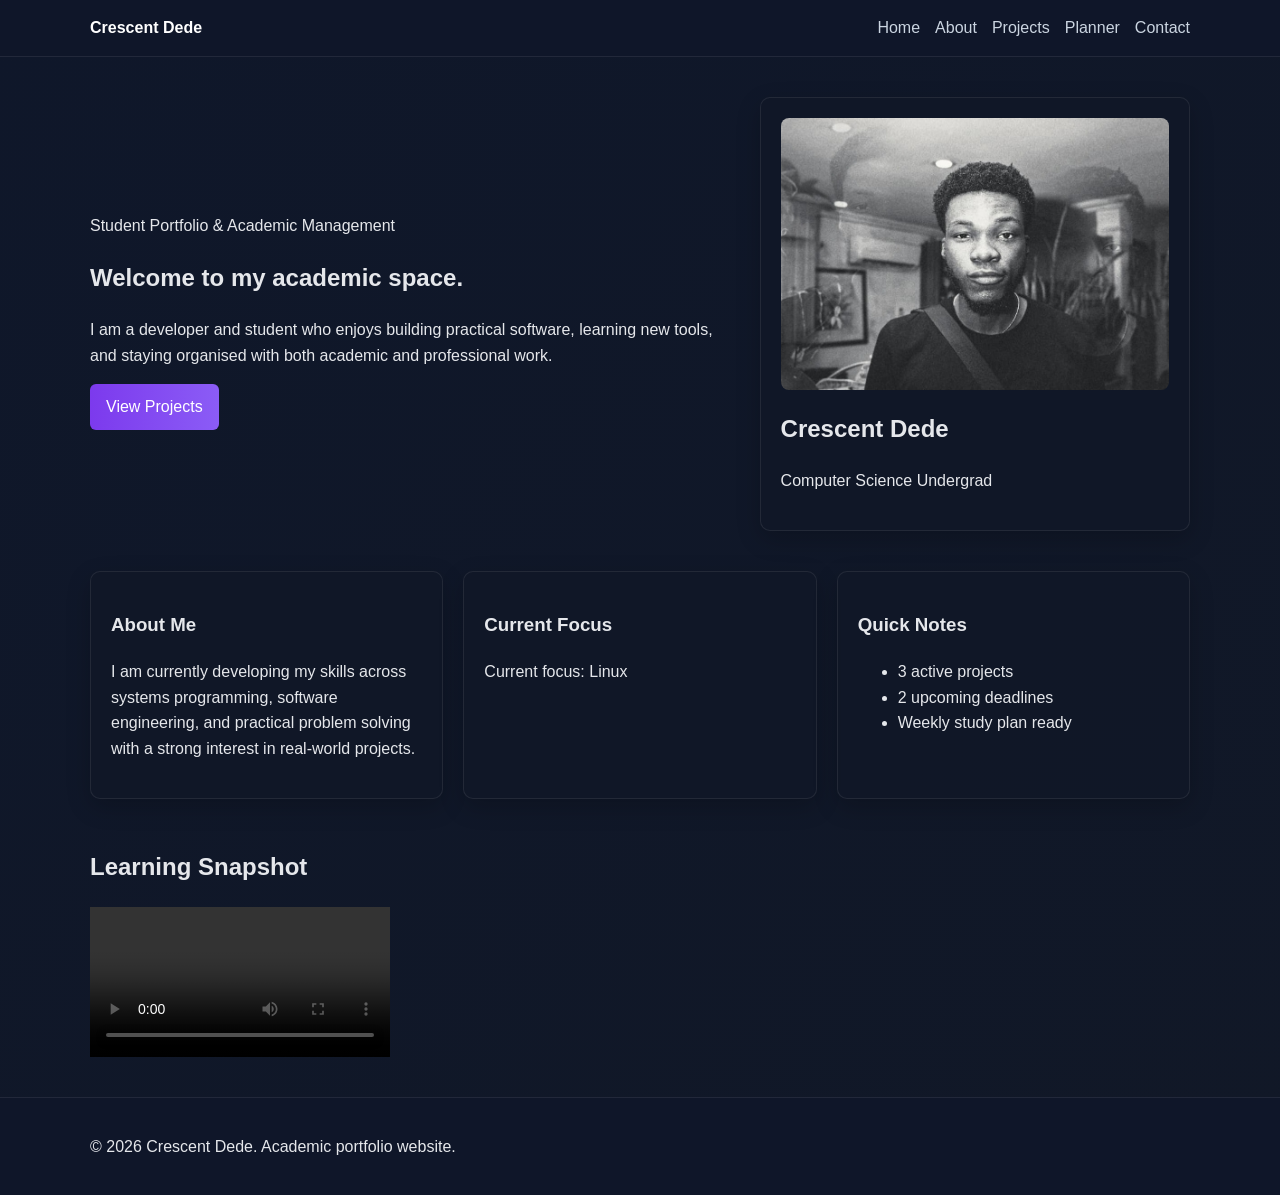
==== index.html @ 03dcda91 "first commit" ====
<!doctype html>
<html lang="en">
  <head>
    <meta charset="UTF-8" />
    <meta name="viewport" content="width=device-width, initial-scale=1.0" />
    <title>Academic Portfolio</title>
    <link rel="stylesheet" href="styles.css" />
  </head>
  <body>
    <header class="site-header">
      <div class="container nav-wrap">
        <a class="brand" href="index.html">Crescent Dede</a>
        <nav>
          <ul class="nav-links">
            <li><a href="index.html">Home</a></li>
            <li><a href="about.html">About</a></li>
            <li><a href="projects.html">Projects</a></li>
            <li><a href="planner.html">Planner</a></li>
            <li><a href="contact.html">Contact</a></li>
          </ul>
        </nav>
      </div>
    </header>

    <main>
      <section class="hero container">
        <div class="hero-text">
          <p class="eyebrow">Student Portfolio & Academic Management</p>
          <h1>Welcome to my academic space.</h1>
          <p>
            I am a developer and student who enjoys building practical software,
            learning new tools, and staying organised with both academic and
            professional work.
          </p>
          <a class="button" href="projects.html">View Projects</a>
        </div>
        <div class="hero-card">
          <img
            src="images/WhatsApp-Image-2025-09-03 at 15.49.18_129a0cef.jpg"
            alt="Student portrait"
          />
          <h2>Crescent Dede</h2>
          <p>Computer Science Undergrad</p>
        </div>
      </section>

      <section class="container grid-section">
        <article class="card">
          <h3>About Me</h3>
          <p>
            I am currently developing my skills across systems programming,
            software engineering, and practical problem solving with a strong
            interest in real-world projects.
          </p>
        </article>
        <article class="card">
          <h3>Current Focus</h3>
          <p id="focus-text">Loading your study focus...</p>
        </article>
        <article class="card">
          <h3>Quick Notes</h3>
          <ul>
            <li>3 active projects</li>
            <li>2 upcoming deadlines</li>
            <li>Weekly study plan ready</li>
          </ul>
        </article>
      </section>

      <section class="container media-section">
        <h2>Learning Snapshot</h2>
        <video controls>
          <source src="videos/2025-09-0315-14-42.mp4" type="video/mp4" />
        </video>
      </section>
    </main>

    <footer>
      <div class="container footer-wrap">
        <p>© 2026 Crescent Dede. Academic portfolio website.</p>
      </div>
    </footer>

    <script src="script.js"></script>
  </body>
</html>
---- styles.css ----
body {
  margin: 0;
  font-family: "Inter", "Arial", sans-serif;
  line-height: 1.6;
  color: #e5e7eb;
  background: linear-gradient(135deg, #0f172a, #111827);
}

img,
video {
  max-width: 100%;
  display: block;
}

.container {
  width: min(1100px, 90%);
  margin: 0 auto;
}

.site-header {
  background: rgba(15, 23, 42, 0.95);
  padding: 15px 0;
  border-bottom: 1px solid rgba(255, 255, 255, 0.08);
}

.nav-wrap,
.footer-wrap {
  display: flex;
  justify-content: space-between;
  align-items: center;
}

.brand {
  text-decoration: none;
  font-weight: bold;
  color: #ffffff;
}

.nav-links {
  list-style: none;
  display: flex;
  gap: 15px;
  padding: 0;
  margin: 0;
}

.nav-links a {
  text-decoration: none;
  color: #cbd5e1;
}

.hero {
  display: grid;
  grid-template-columns: 1.2fr 0.8fr;
  gap: 24px;
  padding: 40px 0;
  align-items: center;
}

.hero-card,
.card {
  background: rgba(17, 24, 39, 0.9);
  padding: 20px;
  border: 1px solid rgba(255, 255, 255, 0.08);
  border-radius: 10px;
  box-shadow: 0 8px 24px rgba(0, 0, 0, 0.2);
}

.hero-card img {
  border-radius: 8px;
  margin-bottom: 12px;
}

.button,
button {
  display: inline-block;
  background: linear-gradient(90deg, #7c3aed, #8b5cf6);
  color: white;
  border: none;
  padding: 10px 16px;
  border-radius: 6px;
  text-decoration: none;
  cursor: pointer;
  transition:
    transform 0.2s ease,
    background 0.3s ease;
}

.button:hover,
button:hover {
  background: linear-gradient(90deg, #6d28d9, #7c3aed);
  transform: translateY(-1px);
}

.grid-section,
.project-grid {
  display: grid;
  grid-template-columns: repeat(3, 1fr);
  gap: 20px;
  padding-bottom: 30px;
}

.page {
  padding: 30px 0 40px;
}

.project-card img {
  margin-bottom: 12px;
  border-radius: 6px;
}

table {
  width: 100%;
  border-collapse: collapse;
}

th,
td {
  border: 1px solid #d1d5db;
  padding: 8px;
  text-align: left;
}

form {
  display: flex;
  flex-direction: column;
  gap: 10px;
}

input,
textarea {
  padding: 10px;
  border: 1px solid #cbd5e1;
  border-radius: 4px;
}

.form-message {
  color: #b91c1c;
}

#task-list {
  list-style: none;
  padding: 0;
}

#task-list li {
  display: flex;
  justify-content: space-between;
  align-items: center;
  padding: 10px 0;
  border-bottom: 1px solid #e5e7eb;
}

#task-list li.completed span {
  text-decoration: line-through;
  color: #6b7280;
}

.media-section {
  padding-bottom: 40px;
}

footer {
  background: rgba(15, 23, 42, 0.95);
  padding: 20px 0;
  border-top: 1px solid rgba(255, 255, 255, 0.08);
}

@media (max-width: 768px) {
  .hero,
  .grid-section,
  .project-grid {
    grid-template-columns: 1fr;
  }

  .nav-wrap,
  .footer-wrap {
    flex-direction: column;
    gap: 10px;
  }
}
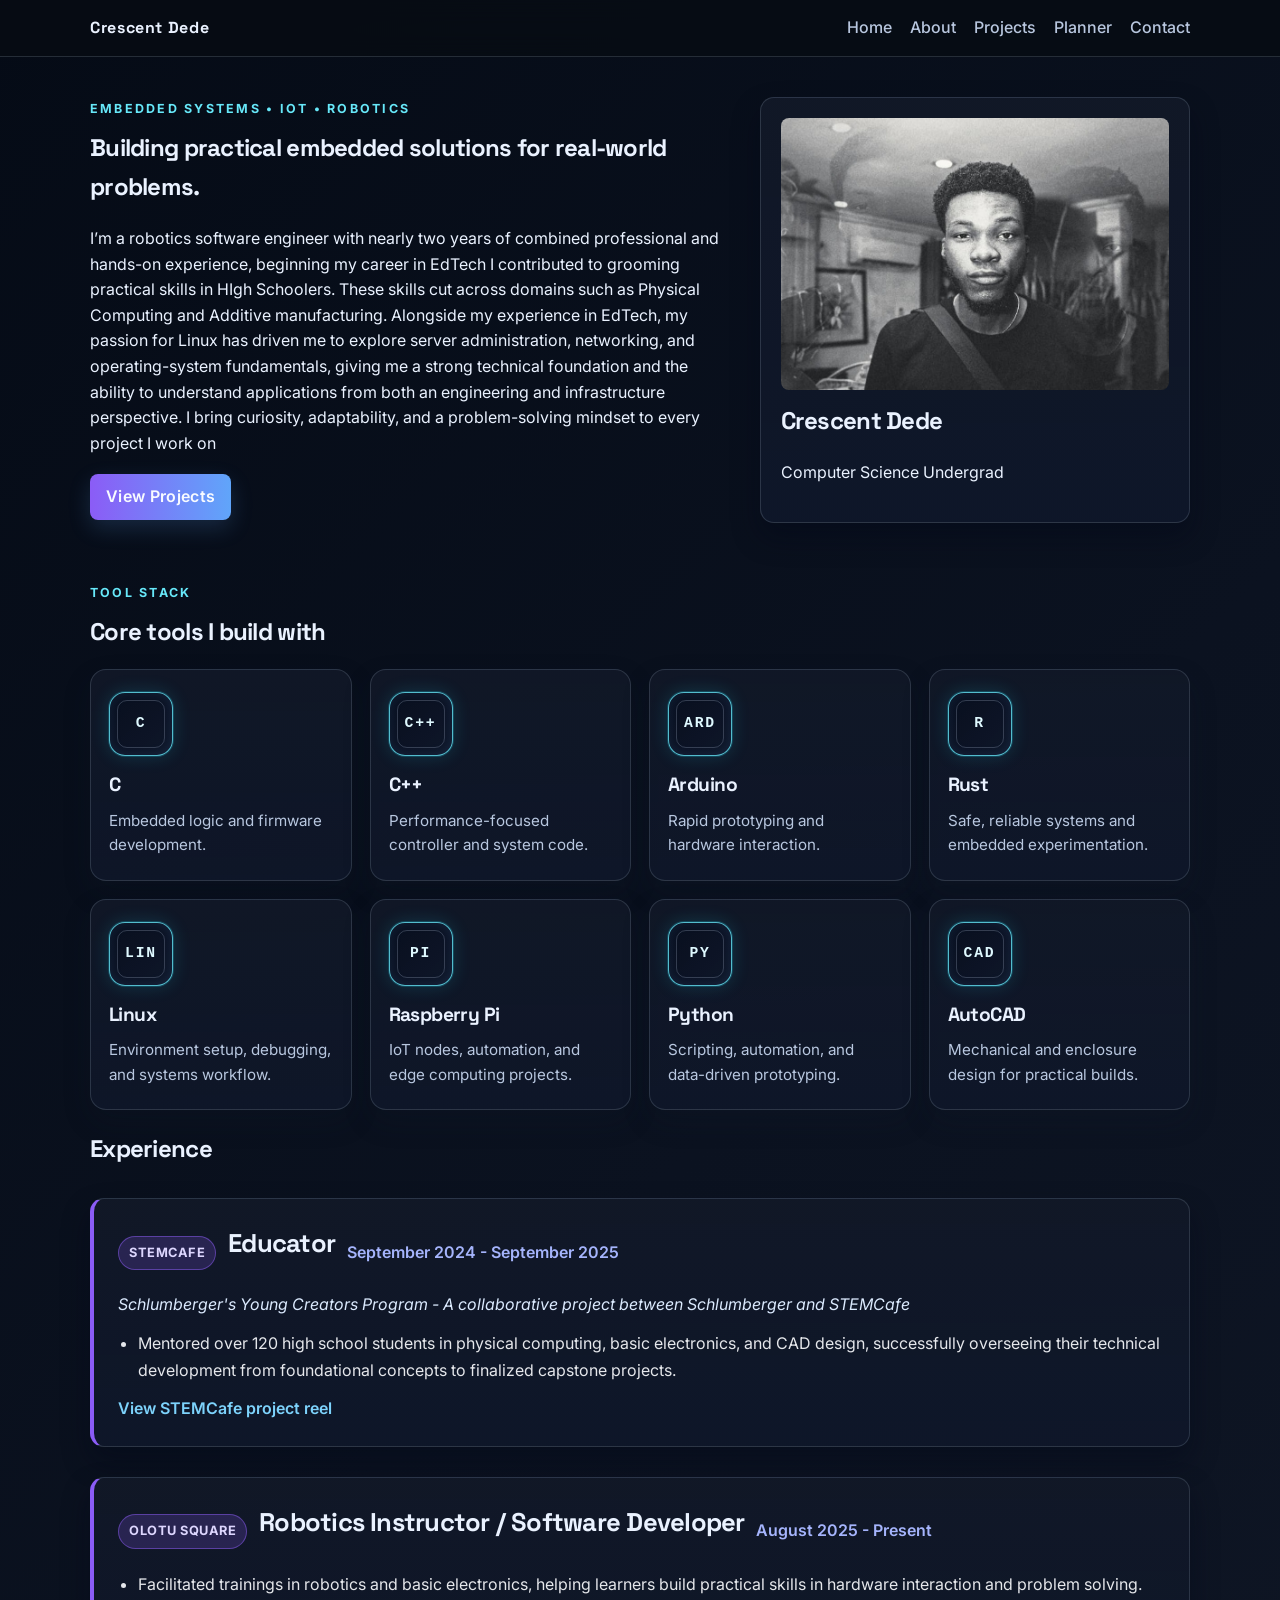
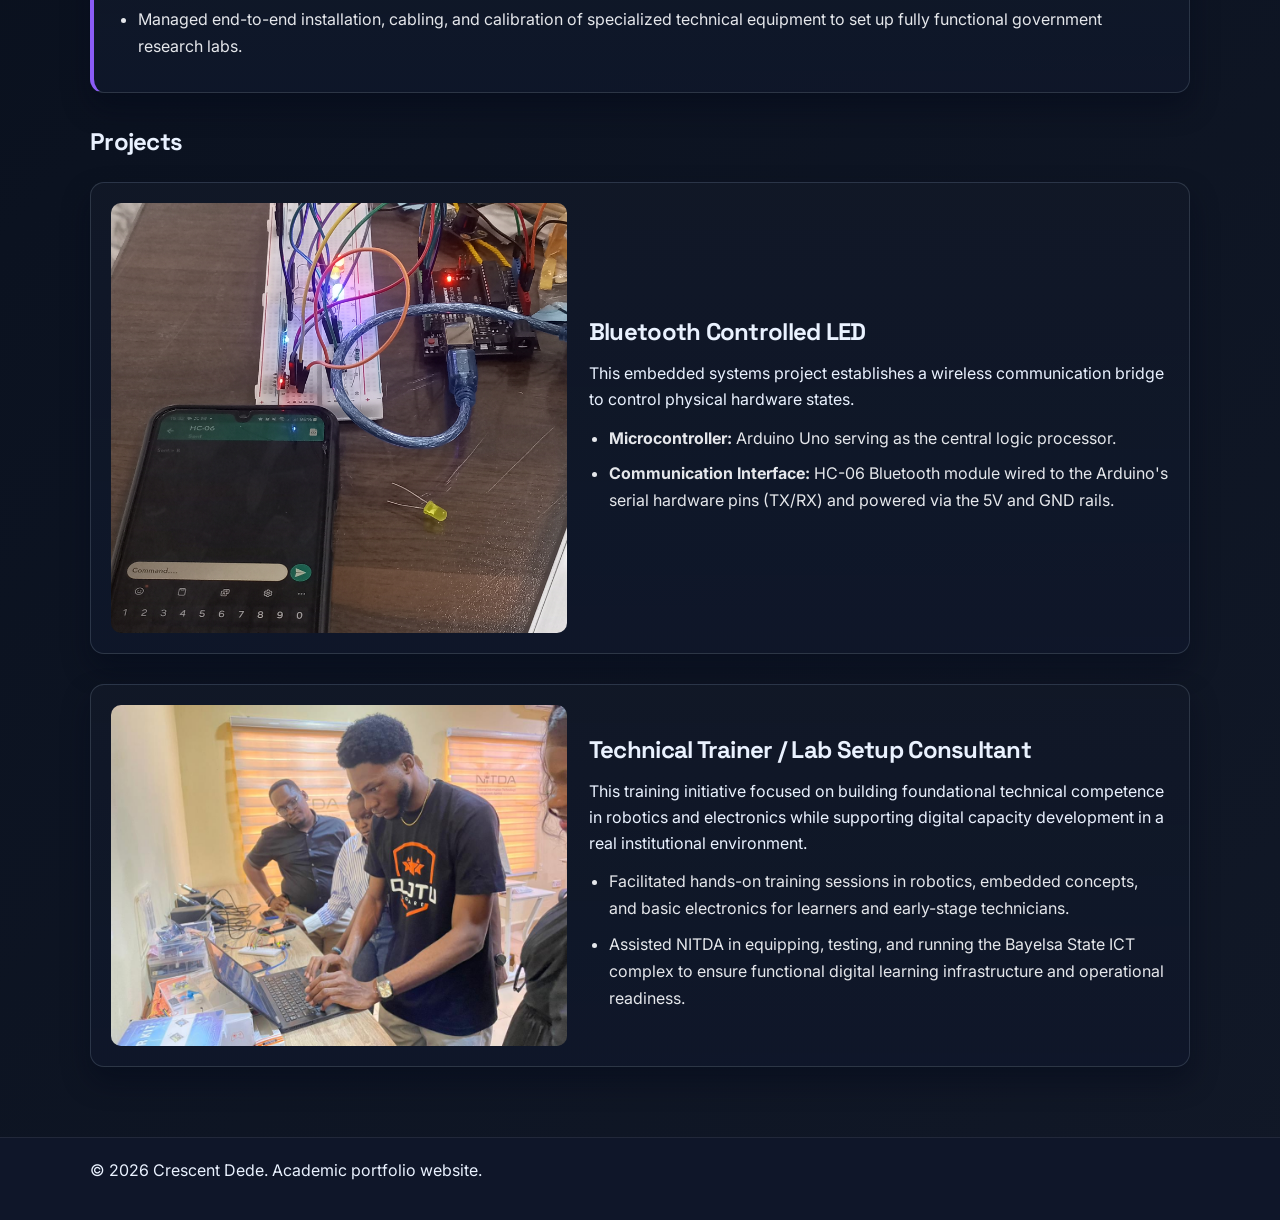
==== commit acd7b112: "..... if yk yk" ====
--- a/index.html
+++ b/index.html
@@ -25,14 +25,26 @@
     <main>
       <section class="hero container">
         <div class="hero-text">
-          <p class="eyebrow">Student Portfolio & Academic Management</p>
-          <h1>Welcome to my academic space.</h1>
+          <p class="eyebrow">Embedded Systems • IoT • Robotics</p>
+          <h1>
+            Building practical embedded solutions for real-world problems.
+          </h1>
           <p>
-            I am a developer and student who enjoys building practical software,
-            learning new tools, and staying organised with both academic and
-            professional work.
-          </p>
-          <a class="button" href="projects.html">View Projects</a>
+            I’m a robotics software engineer with nearly two years of combined
+            professional and hands-on experience, beginning my career in EdTech
+            I contributed to grooming practical skills in HIgh Schoolers. These
+            skills cut across domains such as Physical Computing and Additive
+            manufacturing. Alongside my experience in EdTech, my passion for
+            Linux has driven me to explore server administration, networking,
+            and operating-system fundamentals, giving me a strong technical
+            foundation and the ability to understand applications from both an
+            engineering and infrastructure perspective. I bring curiosity,
+            adaptability, and a problem-solving mindset to every project I work
+            on
+          </p>
+          <div class="hero-actions">
+            <a class="button" href="#projects">View Projects</a>
+          </div>
         </div>
         <div class="hero-card">
           <img
@@ -44,34 +56,210 @@
         </div>
       </section>
 
-      <section class="container grid-section">
+      <!-- <section class="container grid-section">
         <article class="card">
           <h3>About Me</h3>
           <p>
-            I am currently developing my skills across systems programming,
-            software engineering, and practical problem solving with a strong
-            interest in real-world projects.
+            I am currently developing my skills in embedded programming, circuit
+            design, sensor interfacing, and hardware-software integration, with
+            a strong interest in smart systems, automation, and robotics.
           </p>
         </article>
         <article class="card">
           <h3>Current Focus</h3>
-          <p id="focus-text">Loading your study focus...</p>
+          <p id="focus-text">
+            Arduino, ESP32, microcontroller programming, embedded C/C++,
+            sensors, and practical prototyping.
+          </p>
         </article>
         <article class="card">
           <h3>Quick Notes</h3>
           <ul>
-            <li>3 active projects</li>
-            <li>2 upcoming deadlines</li>
-            <li>Weekly study plan ready</li>
+            <li>Hands-on hardware projects</li>
+            <li>3D design and prototyping</li>
+            <li>Real-world embedded builds</li>
           </ul>
         </article>
-      </section>
-
-      <section class="container media-section">
-        <h2>Learning Snapshot</h2>
-        <video controls>
-          <source src="videos/2025-09-0315-14-42.mp4" type="video/mp4" />
-        </video>
+      </section> -->
+
+      <section class="container tools-section">
+        <div class="section-heading">
+          <p class="eyebrow">Tool Stack</p>
+          <h2>Core tools I build with</h2>
+        </div>
+
+        <div class="tool-grid">
+          <article class="tool-card">
+            <div class="tool-icon"><span>C</span></div>
+            <h3>C</h3>
+            <p>Embedded logic and firmware development.</p>
+          </article>
+
+          <article class="tool-card">
+            <div class="tool-icon"><span>C++</span></div>
+            <h3>C++</h3>
+            <p>Performance-focused controller and system code.</p>
+          </article>
+
+          <article class="tool-card">
+            <div class="tool-icon"><span>ARD</span></div>
+            <h3>Arduino</h3>
+            <p>Rapid prototyping and hardware interaction.</p>
+          </article>
+
+          <article class="tool-card">
+            <div class="tool-icon"><span>R</span></div>
+            <h3>Rust</h3>
+            <p>Safe, reliable systems and embedded experimentation.</p>
+          </article>
+
+          <article class="tool-card">
+            <div class="tool-icon"><span>LIN</span></div>
+            <h3>Linux</h3>
+            <p>Environment setup, debugging, and systems workflow.</p>
+          </article>
+
+          <article class="tool-card">
+            <div class="tool-icon"><span>PI</span></div>
+            <h3>Raspberry Pi</h3>
+            <p>IoT nodes, automation, and edge computing projects.</p>
+          </article>
+
+          <article class="tool-card">
+            <div class="tool-icon"><span>PY</span></div>
+            <h3>Python</h3>
+            <p>Scripting, automation, and data-driven prototyping.</p>
+          </article>
+
+          <article class="tool-card">
+            <div class="tool-icon"><span>CAD</span></div>
+            <h3>AutoCAD</h3>
+            <p>Mechanical and enclosure design for practical builds.</p>
+          </article>
+        </div>
+      </section>
+
+      <section class="container experience-section">
+        <h2>Experience</h2>
+
+        <section class="card experience-card">
+          <div class="experience-header">
+            <span class="pill">STEMCafe</span>
+            <h2>Educator</h2>
+            <span class="duration">September 2024 - September 2025</span>
+          </div>
+
+          <p class="subheading">
+            Schlumberger's Young Creators Program - A collaborative project
+            between Schlumberger and STEMCafe
+          </p>
+
+          <ul class="achievement-list">
+            <li>
+              Mentored over 120 high school students in physical computing,
+              basic electronics, and CAD design, successfully overseeing their
+              technical development from foundational concepts to finalized
+              capstone projects.
+            </li>
+          </ul>
+
+          <p class="experience-link-wrap">
+            <a
+              class="text-link"
+              href="https://www.instagram.com/reel/DV8c3tfAKgz/?utm_source=ig_web_copy_link&igsi=MzRlODBiNWFlZA=="
+              target="_blank"
+              rel="noreferrer"
+              >View STEMCafe project reel</a
+            >
+          </p>
+        </section>
+
+        <section class="card experience-card">
+          <div class="experience-header">
+            <span class="pill">Olotu Square</span>
+            <h2>Robotics Instructor / Software Developer</h2>
+            <span class="duration">August 2025 - Present</span>
+          </div>
+
+          <ul class="achievement-list">
+            <li>
+              Facilitated trainings in robotics and basic electronics, helping
+              learners build practical skills in hardware interaction and
+              problem solving.
+            </li>
+            <li>
+              Managed end-to-end installation, cabling, and calibration of
+              specialized technical equipment to set up fully functional
+              government research labs.
+            </li>
+          </ul>
+        </section>
+      </section>
+
+      <section id="projects" class="container media-section">
+        <h2>Projects</h2>
+
+        <section class="card project-showcase">
+          <div class="project-image-stack">
+            <img
+              src="./images/IMG_20241206_153203_191.jpg"
+              alt="Bluetooth Controlled LED project"
+            />
+          </div>
+
+          <div class="project-showcase-content">
+            <h2>Bluetooth Controlled LED</h2>
+
+            <p>
+              This embedded systems project establishes a wireless communication
+              bridge to control physical hardware states.
+            </p>
+
+            <ul class="achievement-list">
+              <li>
+                <strong>Microcontroller:</strong> Arduino Uno serving as the
+                central logic processor.
+              </li>
+              <li>
+                <strong>Communication Interface:</strong> HC-06 Bluetooth module
+                wired to the Arduino's serial hardware pins (TX/RX) and powered
+                via the 5V and GND rails.
+              </li>
+            </ul>
+          </div>
+        </section>
+
+        <section class="card project-showcase">
+          <div class="project-image-stack">
+            <img
+              src="./images/IMG-20260510-WA0017.jpg"
+              alt="Robotics and basic electronics training project"
+            />
+          </div>
+
+          <div class="project-showcase-content">
+            <h2>Technical Trainer / Lab Setup Consultant</h2>
+
+            <p>
+              This training initiative focused on building foundational
+              technical competence in robotics and electronics while supporting
+              digital capacity development in a real institutional environment.
+            </p>
+
+            <ul class="achievement-list">
+              <li>
+                Facilitated hands-on training sessions in robotics, embedded
+                concepts, and basic electronics for learners and early-stage
+                technicians.
+              </li>
+              <li>
+                Assisted NITDA in equipping, testing, and running the Bayelsa
+                State ICT complex to ensure functional digital learning
+                infrastructure and operational readiness.
+              </li>
+            </ul>
+          </div>
+        </section>
       </section>
     </main>
 
--- a/styles.css
+++ b/styles.css
@@ -1,9 +1,42 @@
+@import url("https://fonts.googleapis.com/css2?family=Inter:wght@400;500;600;700;800&family=Space+Grotesk:wght@500;600;700&display=swap");
+
+:root {
+  --bg-950: #050b16;
+  --bg-900: #0b1220;
+  --bg-800: #111827;
+  --panel: rgba(15, 23, 42, 0.92);
+  --panel-strong: rgba(17, 24, 39, 0.98);
+  --panel-soft: rgba(15, 23, 42, 0.7);
+  --text: #eaf2ff;
+  --muted: #b8c7df;
+  --primary: #67e8f9;
+  --secondary: #8b5cf6;
+  --accent: #60a5fa;
+  --border: rgba(148, 163, 184, 0.22);
+  --shadow: rgba(2, 6, 23, 0.42);
+}
+
 body {
   margin: 0;
-  font-family: "Inter", "Arial", sans-serif;
+  font-family: "Inter", "Segoe UI", sans-serif;
   line-height: 1.6;
-  color: #e5e7eb;
-  background: linear-gradient(135deg, #0f172a, #111827);
+  color: var(--text);
+  background: linear-gradient(135deg, var(--bg-950), var(--bg-900) 45%, var(--bg-800));
+}
+
+h1,
+h2,
+h3,
+.brand {
+  font-family: "Space Grotesk", "Inter", sans-serif;
+  letter-spacing: -0.03em;
+}
+
+h1,
+h2,
+h3,
+p {
+  margin-top: 0;
 }
 
 img,
@@ -18,9 +51,10 @@
 }
 
 .site-header {
-  background: rgba(15, 23, 42, 0.95);
+  background: rgba(7, 12, 20, 0.92);
   padding: 15px 0;
-  border-bottom: 1px solid rgba(255, 255, 255, 0.08);
+  border-bottom: 1px solid var(--border);
+  backdrop-filter: blur(12px);
 }
 
 .nav-wrap,
@@ -32,21 +66,28 @@
 
 .brand {
   text-decoration: none;
-  font-weight: bold;
-  color: #ffffff;
+  font-weight: 700;
+  color: var(--text);
+  letter-spacing: 0.04em;
 }
 
 .nav-links {
   list-style: none;
   display: flex;
-  gap: 15px;
+  gap: 18px;
   padding: 0;
   margin: 0;
 }
 
 .nav-links a {
   text-decoration: none;
-  color: #cbd5e1;
+  color: var(--muted);
+  font-weight: 500;
+  transition: color 0.2s ease;
+}
+
+.nav-links a:hover {
+  color: var(--primary);
 }
 
 .hero {
@@ -57,13 +98,20 @@
   align-items: center;
 }
 
+.hero-actions {
+  display: flex;
+  flex-wrap: wrap;
+  gap: 12px;
+  margin-top: 18px;
+}
+
 .hero-card,
 .card {
-  background: rgba(17, 24, 39, 0.9);
+  background: linear-gradient(180deg, var(--panel-strong), var(--panel));
   padding: 20px;
-  border: 1px solid rgba(255, 255, 255, 0.08);
-  border-radius: 10px;
-  box-shadow: 0 8px 24px rgba(0, 0, 0, 0.2);
+  border: 1px solid var(--border);
+  border-radius: 14px;
+  box-shadow: 0 14px 28px var(--shadow);
 }
 
 .hero-card img {
@@ -74,22 +122,35 @@
 .button,
 button {
   display: inline-block;
-  background: linear-gradient(90deg, #7c3aed, #8b5cf6);
-  color: white;
+  background: linear-gradient(90deg, var(--secondary), var(--accent));
+  color: #f8fbff;
   border: none;
   padding: 10px 16px;
-  border-radius: 6px;
+  border-radius: 8px;
   text-decoration: none;
   cursor: pointer;
+  font-weight: 600;
+  letter-spacing: 0.02em;
   transition:
     transform 0.2s ease,
+    box-shadow 0.2s ease,
     background 0.3s ease;
+  box-shadow: 0 8px 22px rgba(96, 165, 250, 0.18);
+}
+
+.secondary-button {
+  background: linear-gradient(90deg, var(--primary), var(--accent));
 }
 
 .button:hover,
 button:hover {
-  background: linear-gradient(90deg, #6d28d9, #7c3aed);
+  background: linear-gradient(90deg, #7c3aed, #60a5fa);
   transform: translateY(-1px);
+  box-shadow: 0 10px 24px rgba(139, 92, 246, 0.26);
+}
+
+.secondary-button:hover {
+  background: linear-gradient(90deg, #22d3ee, #3b82f6);
 }
 
 .grid-section,
@@ -104,9 +165,226 @@
   padding: 30px 0 40px;
 }
 
+.page-intro {
+  margin-bottom: 25px;
+  color: #cbd5e1;
+}
+
 .project-card img {
   margin-bottom: 12px;
   border-radius: 6px;
+}
+
+.project-showcase {
+  display: grid;
+  grid-template-columns: 1.1fr 1.4fr;
+  gap: 22px;
+  align-items: center;
+  margin-bottom: 30px;
+  padding: 20px;
+}
+
+.project-image-stack {
+  display: grid;
+  grid-template-columns: 1fr;
+  gap: 12px;
+}
+
+.project-showcase img {
+  width: 100%;
+  max-height: 430px;
+  object-fit: cover;
+  border-radius: 10px;
+}
+
+.project-showcase-content h2 {
+  margin-top: 0;
+  margin-bottom: 10px;
+}
+
+.project-showcase-content p {
+  margin-bottom: 12px;
+}
+
+.experience-card {
+  margin-top: 30px;
+  padding: 24px;
+  border-left: 4px solid #8b5cf6;
+}
+
+.experience-header {
+  display: flex;
+  flex-wrap: wrap;
+  align-items: center;
+  gap: 12px;
+  margin-bottom: 10px;
+}
+
+.pill {
+  display: inline-block;
+  background: rgba(139, 92, 246, 0.2);
+  border: 1px solid rgba(139, 92, 246, 0.5);
+  color: #ddd6fe;
+  padding: 6px 10px;
+  border-radius: 999px;
+  font-size: 0.8rem;
+  letter-spacing: 0.04em;
+  text-transform: uppercase;
+  font-weight: 700;
+}
+
+.experience-header h2 {
+  margin: 0;
+  font-size: 1.6rem;
+}
+
+.duration {
+  color: #a5b4fc;
+  font-weight: 600;
+}
+
+.subheading {
+  margin: 0 0 12px;
+  color: #dbeafe;
+  font-style: italic;
+}
+
+.achievement-list {
+  margin: 0;
+  padding-left: 20px;
+  color: #e5e7eb;
+}
+
+.achievement-list li {
+  margin-bottom: 8px;
+  line-height: 1.7;
+}
+
+.experience-link-wrap {
+  margin-top: 12px;
+  margin-bottom: 0;
+}
+
+.tools-section {
+  padding: 20px 0 10px;
+}
+
+.section-heading {
+  margin-bottom: 18px;
+}
+
+.section-heading h2 {
+  margin: 0;
+}
+
+.tool-grid {
+  display: grid;
+  grid-template-columns: repeat(4, minmax(0, 1fr));
+  gap: 18px;
+}
+
+.tool-card {
+  background: linear-gradient(180deg, rgba(17, 24, 39, 0.95), rgba(15, 23, 42, 0.86));
+  border: 1px solid var(--border);
+  border-radius: 16px;
+  padding: 22px 18px;
+  box-shadow: 0 12px 28px rgba(15, 23, 42, 0.2);
+  transition:
+    transform 0.2s ease,
+    border-color 0.2s ease,
+    box-shadow 0.2s ease;
+}
+
+.tool-card:hover {
+  transform: translateY(-4px);
+  border-color: rgba(103, 232, 249, 0.7);
+  box-shadow: 0 14px 30px rgba(34, 211, 238, 0.12);
+}
+
+.tool-icon {
+  position: relative;
+  width: 62px;
+  height: 62px;
+  border-radius: 16px;
+  display: grid;
+  place-items: center;
+  margin-bottom: 14px;
+  background: linear-gradient(
+    135deg,
+    rgba(8, 15, 30, 0.95),
+    rgba(15, 23, 42, 0.9)
+  );
+  border: 1px solid rgba(103, 232, 249, 0.8);
+  color: #dff9ff;
+  box-shadow:
+    0 0 0 1px rgba(34, 211, 238, 0.2),
+    0 0 18px rgba(34, 211, 238, 0.18),
+    inset 0 0 12px rgba(96, 165, 250, 0.12);
+  overflow: hidden;
+}
+
+.tool-icon::before {
+  content: "";
+  position: absolute;
+  inset: 7px;
+  border: 1px solid rgba(148, 163, 184, 0.3);
+  border-radius: 10px;
+}
+
+.tool-icon span {
+  position: relative;
+  z-index: 1;
+  font-size: 0.92rem;
+  letter-spacing: 0.12em;
+  font-weight: 800;
+  text-transform: uppercase;
+  font-family: "Segoe UI", "Consolas", monospace;
+}
+
+.tool-card h3 {
+  margin: 0 0 8px;
+  font-size: 1.2rem;
+  color: var(--text);
+}
+
+.tool-card p {
+  margin: 0;
+  color: var(--muted);
+  font-size: 0.95rem;
+  line-height: 1.6;
+}
+
+.eyebrow {
+  font-size: 0.78rem;
+  letter-spacing: 0.18em;
+  text-transform: uppercase;
+  color: var(--primary);
+  font-weight: 700;
+  margin-bottom: 10px;
+}
+
+.experience-section {
+  padding: 10px 0 30px;
+}
+
+.experience-section h2 {
+  margin-bottom: 18px;
+}
+
+.media-grid {
+  display: grid;
+  grid-template-columns: repeat(2, minmax(0, 1fr));
+  gap: 20px;
+}
+
+.text-link {
+  color: #7dd3fc;
+  font-weight: 600;
+  text-decoration: none;
+}
+
+.text-link:hover {
+  text-decoration: underline;
 }
 
 table {
@@ -169,7 +447,9 @@
 @media (max-width: 768px) {
   .hero,
   .grid-section,
-  .project-grid {
+  .project-grid,
+  .media-grid,
+  .tool-grid {
     grid-template-columns: 1fr;
   }
 
